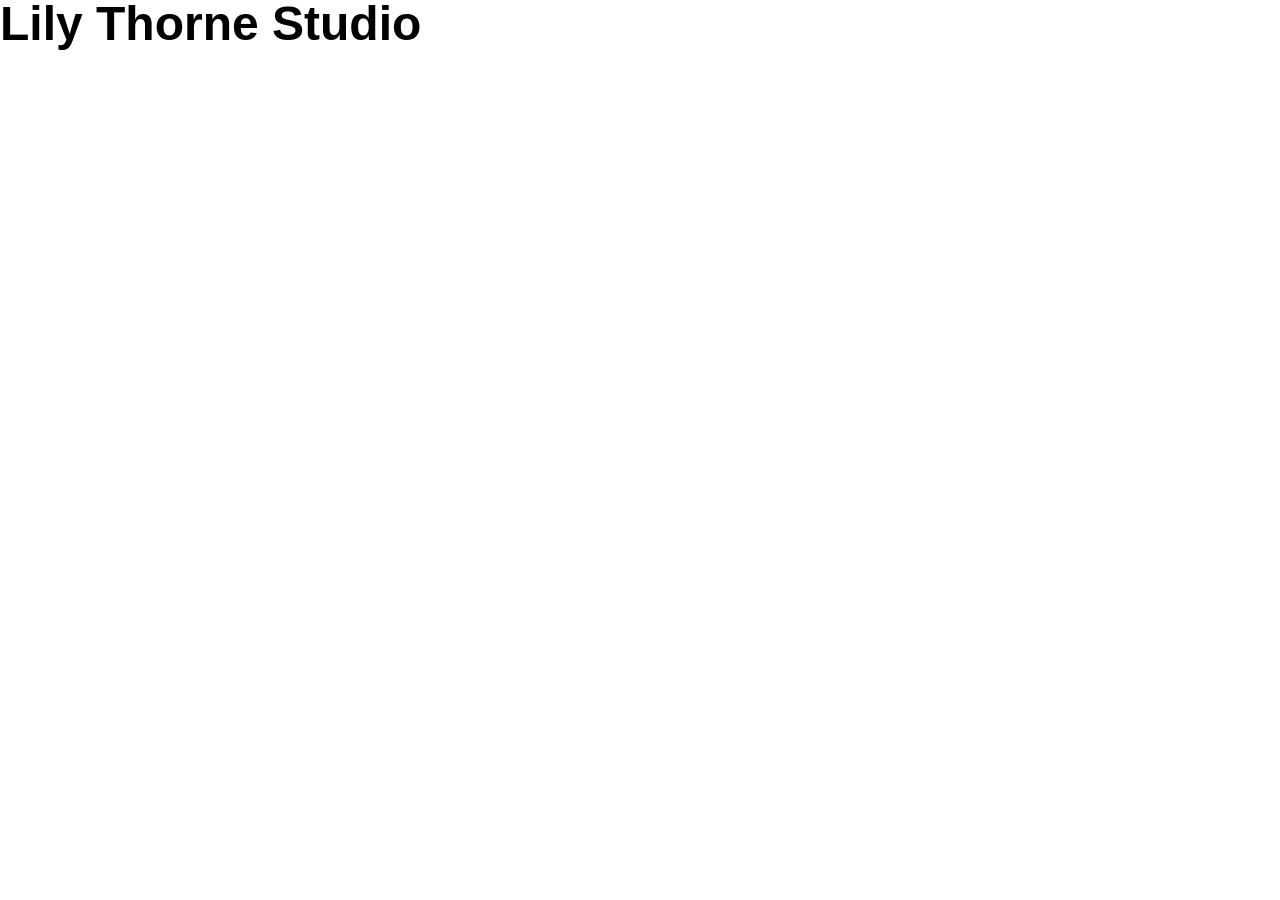
==== index.html @ e03b7cc0 "clean" ====
<!doctype html>
<html lang="en">

<head>
	<title>Lily Thorne Studio</title>
	<meta name="description" content="Woodworking and design studio in West Stockbridge, MA.">
	<meta name="keywords" content="woodworking, design, furniture, custom, handmade, West Stockbridge, Massachusetts, Berkshire">
	<meta name="author" content="Lily Thorne">
	<meta charset="utf-8" />
	<meta name="viewport" content="width=device-width, initial-scale=1.0" />
	<meta http-equiv="Content-Type" content="text/html; charset=utf-8" />
	<link rel="stylesheet" href="font.css" />
	<link rel="stylesheet" href="style.css" />
	<link rel="icon" href="/assets/favicon/favicon.ico" type="image/x-icon">

</head>

<body>
	<a href="#content" class="skip-to-main">Skip to main content</a>

	<nav>
		<ul>
			
		</ul>
	</nav>

	<header>
		<h1>
			Lily Thorne Studio
		</h1>
	</header>
</body>

</html>
---- style.css ----
:root {
	/* font */
	--sans: -apple-system, BlinkMacSystemFont, Helvetica, Arial, sans-serif;
	--serif: Iowan Old Style, Times New Roman, Times, serif;
	--mono: Menlo, Consolas, Monaco, monospace;

	/* z-index */
	--z-bottom: -100;
	--z-middle: 0;
	--z-top: 100;
	--z-overlay: 1000;

	--border-radius: 2px;
	--color-bg: #fff;
	--color-primary: #000;
	--color-fg: #000;
	
	/* "1" second duration */
	--1s: 1ms;
}

/* 1. Use a more-intuitive box-sizing model */
*, *::before, *::after {
  box-sizing: border-box;
}

/* 2. Remove default margin */
* {
  margin: 0;
}

/* 3. Enable keyword animations */
@media (prefers-reduced-motion: no-preference) {
  html {
    interpolate-size: allow-keywords;
  }
}

body {
  /* 4. Add accessible line-height */
  line-height: 1.5;
  /* 5. Improve text rendering */
  -webkit-font-smoothing: antialiased;
}

/* 6. Improve media defaults */
img, picture, video, canvas, svg {
  display: block;
	width: 100%;
  max-width: 100%;
}

/* 7. Inherit fonts for form controls */
input, button, textarea, select {
  font: inherit;
}

/* 8. Avoid text overflows */
p, h1, h2, h3, h4, h5, h6 {
  overflow-wrap: break-word;
}

/* 9. Improve line wrapping */
p {
  text-wrap: pretty;
}
h1, h2, h3, h4, h5, h6 {
  text-wrap: balance;
}

/*
  10. Create a root stacking context
*/
#root, #__next {
  isolation: isolate;
}


/* 11. Russell */

.skip-to-main {
	border: none;
	width: 1px;
	height: 1px;
	overflow: hidden;
	position: absolute;
}

.skip-to-main:focus {
	background-color: black;
	color: white;
	width: auto;
	height: auto;
	padding: 8px;
	z-index: 1000;
}

.sr-only {
	clip: rect(0 0 0 0);
	clip-path: inset(100%);
	height: 1px;
	overflow: hidden;
	position: absolute;
	white-space: nowrap; 
	width: 1px;
}

body {
	font-family: var(--sans);
	font-weight: 400;
	background: var(--color-bg);
	color: var(--color-fg);
}

p {
	font-size: 24px;
	line-height: 1.4;
	margin: 1rem auto;
}

h1, h2, h3, h4, h5, h6 {
}

h1 {
	font-size: 48px;
	line-height: 1;
}

h2 {
	font-size: 36px;
}

h3 {
	font-size: 28px;
}

h4 {
	font-size: 24px;
}

h5 {
	font-size: 22px;
}

h6 {
	font-size: 20px;
}

a {
	color: var(--color-primary);
}

section {
	max-width: 960px;
	margin: 0 auto;
	padding: 1rem;
}

section > p, section > h2, section > blockquote {
	max-width: 640px;
	margin: 1rem auto;
}
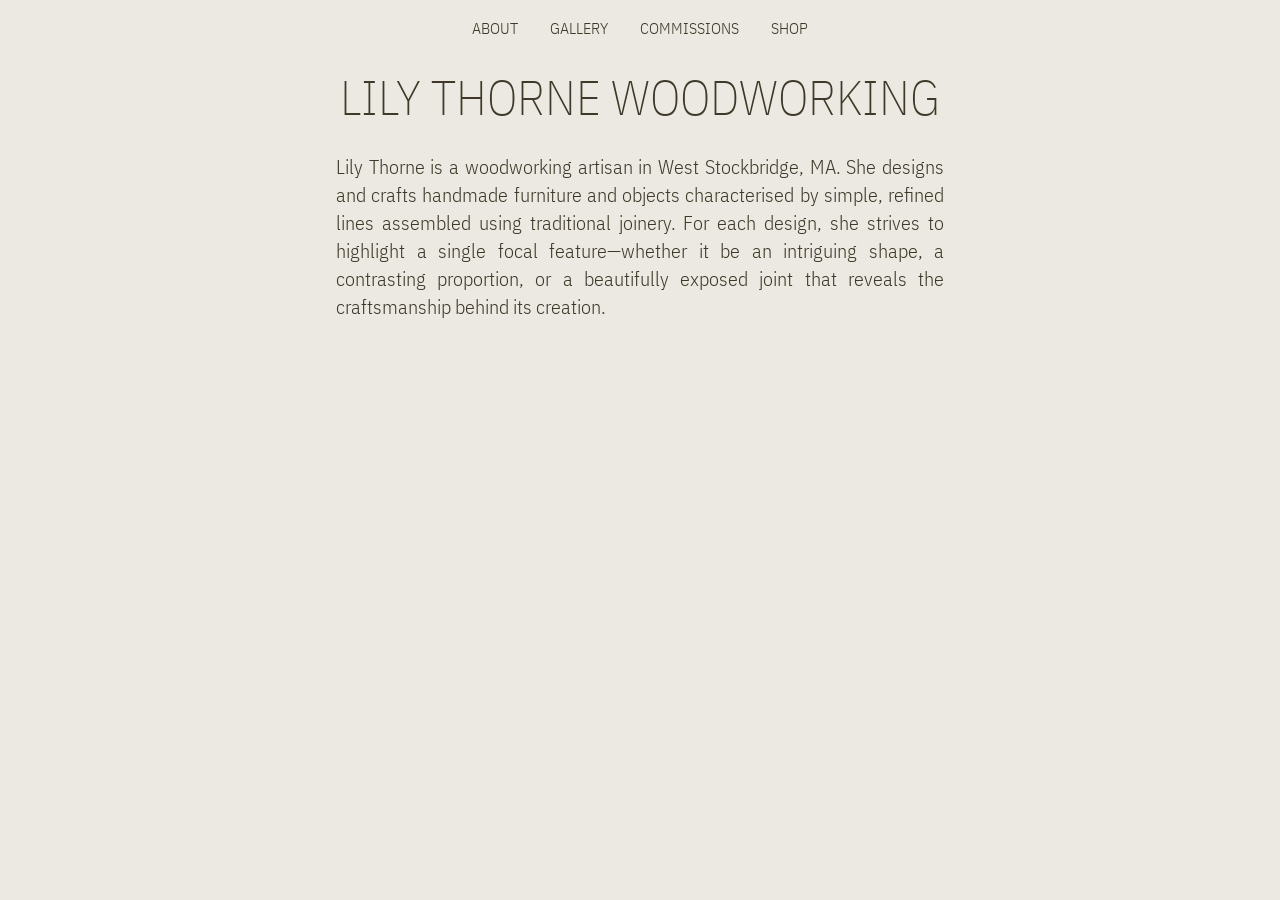
==== commit f83817cd: "dummy" ====
--- a/index.html
+++ b/index.html
@@ -20,15 +20,28 @@
 
 	<nav>
 		<ul>
-			
+			<li><a href="#about">About</a></li>
+			<li><a href="#gallery">Gallery</a></li>
+			<li><a href="#commissions">Commissions</a></li>
+			<li><a href="#shop">Shop</a></li>
 		</ul>
 	</nav>
 
 	<header>
 		<h1>
-			Lily Thorne Studio
+			Lily Thorne Woodworking
 		</h1>
 	</header>
+
+	<!-- <p>Lily Thorne is a woodworking artisan in West Stockbridge, MA.</p> -->
+
+	<section id="about">
+		
+		<p>
+			Lily Thorne is a woodworking artisan in West Stockbridge, MA. She designs and crafts handmade furniture and objects characterised by simple, refined lines assembled using traditional joinery. For each design, she strives to highlight a single focal feature—whether it be an intriguing shape, a contrasting
+			proportion, or a beautifully exposed joint that reveals the craftsmanship behind its creation.
+		</p>
+	</section>
 </body>
 
 </html>
--- a/font.css
+++ b/font.css
@@ -0,0 +1,271 @@
+/* ibm-plex-mono-100 - latin */
+@font-face {
+  font-display: swap; /* Check https://developer.mozilla.org/en-US/docs/Web/CSS/@font-face/font-display for other options. */
+  font-family: 'IBM Plex Mono';
+  font-style: normal;
+  font-weight: 100;
+  src: url('assets/fonts/ibm-plex-mono-v19-latin-100.woff2') format('woff2'); /* Chrome 36+, Opera 23+, Firefox 39+, Safari 12+, iOS 10+ */
+}
+/* ibm-plex-mono-200 - latin */
+@font-face {
+  font-display: swap; /* Check https://developer.mozilla.org/en-US/docs/Web/CSS/@font-face/font-display for other options. */
+  font-family: 'IBM Plex Mono';
+  font-style: normal;
+  font-weight: 200;
+  src: url('assets/fonts/ibm-plex-mono-v19-latin-200.woff2') format('woff2'); /* Chrome 36+, Opera 23+, Firefox 39+, Safari 12+, iOS 10+ */
+}
+/* ibm-plex-mono-300 - latin */
+@font-face {
+  font-display: swap; /* Check https://developer.mozilla.org/en-US/docs/Web/CSS/@font-face/font-display for other options. */
+  font-family: 'IBM Plex Mono';
+  font-style: normal;
+  font-weight: 300;
+  src: url('assets/fonts/ibm-plex-mono-v19-latin-300.woff2') format('woff2'); /* Chrome 36+, Opera 23+, Firefox 39+, Safari 12+, iOS 10+ */
+}
+/* ibm-plex-mono-regular - latin */
+@font-face {
+  font-display: swap; /* Check https://developer.mozilla.org/en-US/docs/Web/CSS/@font-face/font-display for other options. */
+  font-family: 'IBM Plex Mono';
+  font-style: normal;
+  font-weight: 400;
+  src: url('assets/fonts/ibm-plex-mono-v19-latin-regular.woff2') format('woff2'); /* Chrome 36+, Opera 23+, Firefox 39+, Safari 12+, iOS 10+ */
+}
+/* ibm-plex-mono-500 - latin */
+@font-face {
+  font-display: swap; /* Check https://developer.mozilla.org/en-US/docs/Web/CSS/@font-face/font-display for other options. */
+  font-family: 'IBM Plex Mono';
+  font-style: normal;
+  font-weight: 500;
+  src: url('assets/fonts/ibm-plex-mono-v19-latin-500.woff2') format('woff2'); /* Chrome 36+, Opera 23+, Firefox 39+, Safari 12+, iOS 10+ */
+}
+/* ibm-plex-mono-600 - latin */
+@font-face {
+  font-display: swap; /* Check https://developer.mozilla.org/en-US/docs/Web/CSS/@font-face/font-display for other options. */
+  font-family: 'IBM Plex Mono';
+  font-style: normal;
+  font-weight: 600;
+  src: url('assets/fonts/ibm-plex-mono-v19-latin-600.woff2') format('woff2'); /* Chrome 36+, Opera 23+, Firefox 39+, Safari 12+, iOS 10+ */
+}
+/* ibm-plex-mono-700 - latin */
+@font-face {
+  font-display: swap; /* Check https://developer.mozilla.org/en-US/docs/Web/CSS/@font-face/font-display for other options. */
+  font-family: 'IBM Plex Mono';
+  font-style: normal;
+  font-weight: 700;
+  src: url('assets/fonts/ibm-plex-mono-v19-latin-700.woff2') format('woff2'); /* Chrome 36+, Opera 23+, Firefox 39+, Safari 12+, iOS 10+ */
+}
+
+/* ibm-plex-sans-100 - latin */
+@font-face {
+  font-display: swap; /* Check https://developer.mozilla.org/en-US/docs/Web/CSS/@font-face/font-display for other options. */
+  font-family: 'IBM Plex Sans';
+  font-style: normal;
+  font-weight: 100;
+  src: url('assets/fonts/ibm-plex-sans-v21-latin-100.woff2') format('woff2'); /* Chrome 36+, Opera 23+, Firefox 39+, Safari 12+, iOS 10+ */
+}
+/* ibm-plex-sans-200 - latin */
+@font-face {
+  font-display: swap; /* Check https://developer.mozilla.org/en-US/docs/Web/CSS/@font-face/font-display for other options. */
+  font-family: 'IBM Plex Sans';
+  font-style: normal;
+  font-weight: 200;
+  src: url('assets/fonts/ibm-plex-sans-v21-latin-200.woff2') format('woff2'); /* Chrome 36+, Opera 23+, Firefox 39+, Safari 12+, iOS 10+ */
+}
+/* ibm-plex-sans-300 - latin */
+@font-face {
+  font-display: swap; /* Check https://developer.mozilla.org/en-US/docs/Web/CSS/@font-face/font-display for other options. */
+  font-family: 'IBM Plex Sans';
+  font-style: normal;
+  font-weight: 300;
+  src: url('assets/fonts/ibm-plex-sans-v21-latin-300.woff2') format('woff2'); /* Chrome 36+, Opera 23+, Firefox 39+, Safari 12+, iOS 10+ */
+}
+/* ibm-plex-sans-regular - latin */
+@font-face {
+  font-display: swap; /* Check https://developer.mozilla.org/en-US/docs/Web/CSS/@font-face/font-display for other options. */
+  font-family: 'IBM Plex Sans';
+  font-style: normal;
+  font-weight: 400;
+  src: url('assets/fonts/ibm-plex-sans-v21-latin-regular.woff2') format('woff2'); /* Chrome 36+, Opera 23+, Firefox 39+, Safari 12+, iOS 10+ */
+}
+/* ibm-plex-sans-500 - latin */
+@font-face {
+  font-display: swap; /* Check https://developer.mozilla.org/en-US/docs/Web/CSS/@font-face/font-display for other options. */
+  font-family: 'IBM Plex Sans';
+  font-style: normal;
+  font-weight: 500;
+  src: url('assets/fonts/ibm-plex-sans-v21-latin-500.woff2') format('woff2'); /* Chrome 36+, Opera 23+, Firefox 39+, Safari 12+, iOS 10+ */
+}
+/* ibm-plex-sans-600 - latin */
+@font-face {
+  font-display: swap; /* Check https://developer.mozilla.org/en-US/docs/Web/CSS/@font-face/font-display for other options. */
+  font-family: 'IBM Plex Sans';
+  font-style: normal;
+  font-weight: 600;
+  src: url('assets/fonts/ibm-plex-sans-v21-latin-600.woff2') format('woff2'); /* Chrome 36+, Opera 23+, Firefox 39+, Safari 12+, iOS 10+ */
+}
+/* ibm-plex-sans-700 - latin */
+@font-face {
+  font-display: swap; /* Check https://developer.mozilla.org/en-US/docs/Web/CSS/@font-face/font-display for other options. */
+  font-family: 'IBM Plex Sans';
+  font-style: normal;
+  font-weight: 700;
+  src: url('assets/fonts/ibm-plex-sans-v21-latin-700.woff2') format('woff2'); /* Chrome 36+, Opera 23+, Firefox 39+, Safari 12+, iOS 10+ */
+}
+
+
+/* ibm-plex-sans-condensed-100 - latin */
+@font-face {
+  font-display: swap; /* Check https://developer.mozilla.org/en-US/docs/Web/CSS/@font-face/font-display for other options. */
+  font-family: 'IBM Plex Sans Condensed';
+  font-style: normal;
+  font-weight: 100;
+  src: url('assets/fonts/ibm-plex-sans-condensed-v14-latin-100.woff2') format('woff2'); /* Chrome 36+, Opera 23+, Firefox 39+, Safari 12+, iOS 10+ */
+}
+/* ibm-plex-sans-condensed-200 - latin */
+@font-face {
+  font-display: swap; /* Check https://developer.mozilla.org/en-US/docs/Web/CSS/@font-face/font-display for other options. */
+  font-family: 'IBM Plex Sans Condensed';
+  font-style: normal;
+  font-weight: 200;
+  src: url('assets/fonts/ibm-plex-sans-condensed-v14-latin-200.woff2') format('woff2'); /* Chrome 36+, Opera 23+, Firefox 39+, Safari 12+, iOS 10+ */
+}
+/* ibm-plex-sans-condensed-300 - latin */
+@font-face {
+  font-display: swap; /* Check https://developer.mozilla.org/en-US/docs/Web/CSS/@font-face/font-display for other options. */
+  font-family: 'IBM Plex Sans Condensed';
+  font-style: normal;
+  font-weight: 300;
+  src: url('assets/fonts/ibm-plex-sans-condensed-v14-latin-300.woff2') format('woff2'); /* Chrome 36+, Opera 23+, Firefox 39+, Safari 12+, iOS 10+ */
+}
+/* ibm-plex-sans-condensed-regular - latin */
+@font-face {
+  font-display: swap; /* Check https://developer.mozilla.org/en-US/docs/Web/CSS/@font-face/font-display for other options. */
+  font-family: 'IBM Plex Sans Condensed';
+  font-style: normal;
+  font-weight: 400;
+  src: url('assets/fonts/ibm-plex-sans-condensed-v14-latin-regular.woff2') format('woff2'); /* Chrome 36+, Opera 23+, Firefox 39+, Safari 12+, iOS 10+ */
+}
+/* ibm-plex-sans-condensed-500 - latin */
+@font-face {
+  font-display: swap; /* Check https://developer.mozilla.org/en-US/docs/Web/CSS/@font-face/font-display for other options. */
+  font-family: 'IBM Plex Sans Condensed';
+  font-style: normal;
+  font-weight: 500;
+  src: url('assets/fonts/ibm-plex-sans-condensed-v14-latin-500.woff2') format('woff2'); /* Chrome 36+, Opera 23+, Firefox 39+, Safari 12+, iOS 10+ */
+}
+/* ibm-plex-sans-condensed-600 - latin */
+@font-face {
+  font-display: swap; /* Check https://developer.mozilla.org/en-US/docs/Web/CSS/@font-face/font-display for other options. */
+  font-family: 'IBM Plex Sans Condensed';
+  font-style: normal;
+  font-weight: 600;
+  src: url('assets/fonts/ibm-plex-sans-condensed-v14-latin-600.woff2') format('woff2'); /* Chrome 36+, Opera 23+, Firefox 39+, Safari 12+, iOS 10+ */
+}
+/* ibm-plex-sans-condensed-700 - latin */
+@font-face {
+  font-display: swap; /* Check https://developer.mozilla.org/en-US/docs/Web/CSS/@font-face/font-display for other options. */
+  font-family: 'IBM Plex Sans Condensed';
+  font-style: normal;
+  font-weight: 700;
+  src: url('assets/fonts/ibm-plex-sans-condensed-v14-latin-700.woff2') format('woff2'); /* Chrome 36+, Opera 23+, Firefox 39+, Safari 12+, iOS 10+ */
+}
+
+@font-face {
+  font-display: swap;
+  font-family: 'SF Mono';
+  font-style: normal;
+  font-weight: 200;
+  src: url('assets/fonts/sf-mono-light.woff2') format('woff2');
+}
+
+@font-face {
+  font-display: swap;
+  font-family: 'SF Mono';
+  font-style: normal;
+  font-weight: 400;
+  src: url('assets/fonts/sf-mono-regular.woff2') format('woff2');
+}
+
+
+
+/* courier-prime-regular - latin */
+@font-face {
+  font-display: swap; /* Check https://developer.mozilla.org/en-US/docs/Web/CSS/@font-face/font-display for other options. */
+  font-family: 'Courier Prime';
+  font-style: normal;
+  font-weight: 400;
+  src: url('assets/fonts/courier-prime-v9-latin-regular.woff2') format('woff2'); /* Chrome 36+, Opera 23+, Firefox 39+, Safari 12+, iOS 10+ */
+}
+/* courier-prime-700 - latin */
+@font-face {
+  font-display: swap; /* Check https://developer.mozilla.org/en-US/docs/Web/CSS/@font-face/font-display for other options. */
+  font-family: 'Courier Prime';
+  font-style: normal;
+  font-weight: 700;
+  src: url('assets/fonts/courier-prime-v9-latin-700.woff2') format('woff2'); /* Chrome 36+, Opera 23+, Firefox 39+, Safari 12+, iOS 10+ */
+}
+
+/* crimson-pro-200 - latin */
+@font-face {
+  font-display: swap; /* Check https://developer.mozilla.org/en-US/docs/Web/CSS/@font-face/font-display for other options. */
+  font-family: 'Crimson Pro';
+  font-style: normal;
+  font-weight: 200;
+  src: url('assets/fonts/crimson-pro-v24-latin-200.woff2') format('woff2'); /* Chrome 36+, Opera 23+, Firefox 39+, Safari 12+, iOS 10+ */
+}
+/* crimson-pro-300 - latin */
+@font-face {
+  font-display: swap; /* Check https://developer.mozilla.org/en-US/docs/Web/CSS/@font-face/font-display for other options. */
+  font-family: 'Crimson Pro';
+  font-style: normal;
+  font-weight: 300;
+  src: url('assets/fonts/crimson-pro-v24-latin-300.woff2') format('woff2'); /* Chrome 36+, Opera 23+, Firefox 39+, Safari 12+, iOS 10+ */
+}
+/* crimson-pro-regular - latin */
+@font-face {
+  font-display: swap; /* Check https://developer.mozilla.org/en-US/docs/Web/CSS/@font-face/font-display for other options. */
+  font-family: 'Crimson Pro';
+  font-style: normal;
+  font-weight: 400;
+  src: url('assets/fonts/crimson-pro-v24-latin-regular.woff2') format('woff2'); /* Chrome 36+, Opera 23+, Firefox 39+, Safari 12+, iOS 10+ */
+}
+/* crimson-pro-500 - latin */
+@font-face {
+  font-display: swap; /* Check https://developer.mozilla.org/en-US/docs/Web/CSS/@font-face/font-display for other options. */
+  font-family: 'Crimson Pro';
+  font-style: normal;
+  font-weight: 500;
+  src: url('assets/fonts/crimson-pro-v24-latin-500.woff2') format('woff2'); /* Chrome 36+, Opera 23+, Firefox 39+, Safari 12+, iOS 10+ */
+}
+/* crimson-pro-600 - latin */
+@font-face {
+  font-display: swap; /* Check https://developer.mozilla.org/en-US/docs/Web/CSS/@font-face/font-display for other options. */
+  font-family: 'Crimson Pro';
+  font-style: normal;
+  font-weight: 600;
+  src: url('assets/fonts/crimson-pro-v24-latin-600.woff2') format('woff2'); /* Chrome 36+, Opera 23+, Firefox 39+, Safari 12+, iOS 10+ */
+}
+/* crimson-pro-700 - latin */
+@font-face {
+  font-display: swap; /* Check https://developer.mozilla.org/en-US/docs/Web/CSS/@font-face/font-display for other options. */
+  font-family: 'Crimson Pro';
+  font-style: normal;
+  font-weight: 700;
+  src: url('assets/fonts/crimson-pro-v24-latin-700.woff2') format('woff2'); /* Chrome 36+, Opera 23+, Firefox 39+, Safari 12+, iOS 10+ */
+}
+/* crimson-pro-800 - latin */
+@font-face {
+  font-display: swap; /* Check https://developer.mozilla.org/en-US/docs/Web/CSS/@font-face/font-display for other options. */
+  font-family: 'Crimson Pro';
+  font-style: normal;
+  font-weight: 800;
+  src: url('assets/fonts/crimson-pro-v24-latin-800.woff2') format('woff2'); /* Chrome 36+, Opera 23+, Firefox 39+, Safari 12+, iOS 10+ */
+}
+/* crimson-pro-900 - latin */
+@font-face {
+  font-display: swap; /* Check https://developer.mozilla.org/en-US/docs/Web/CSS/@font-face/font-display for other options. */
+  font-family: 'Crimson Pro';
+  font-style: normal;
+  font-weight: 900;
+  src: url('assets/fonts/crimson-pro-v24-latin-900.woff2') format('woff2'); /* Chrome 36+, Opera 23+, Firefox 39+, Safari 12+, iOS 10+ */
+}
--- a/style.css
+++ b/style.css
@@ -1,9 +1,13 @@
 
 :root {
 	/* font */
-	--sans: -apple-system, BlinkMacSystemFont, Helvetica, Arial, sans-serif;
-	--serif: Iowan Old Style, Times New Roman, Times, serif;
-	--mono: Menlo, Consolas, Monaco, monospace;
+	--sans: "IBM Plex Sans Condensed", Iowan Old Style, Times New Roman, Times, serif;
+	
+	--serif: "Crimson Pro", Iowan Old Style, Times New Roman, Times, serif;
+	--serif: "IBM Plex Serif", Iowan Old Style, Times New Roman, Times, serif;
+
+	--mono: "Courier Prime", Menlo, Consolas, Monaco, monospace;
+	--mono: "IBM Plex Mono", Menlo, Consolas, Monaco, monospace;
 
 	/* z-index */
 	--z-bottom: -100;
@@ -12,9 +16,10 @@
 	--z-overlay: 1000;
 
 	--border-radius: 2px;
-	--color-bg: #fff;
-	--color-primary: #000;
-	--color-fg: #000;
+	--color-bg: #ebe9e2;
+	--color-primary: #3e3929;
+	--color-fg: #3e3929;
+	--col-width: 640px;
 	
 	/* "1" second duration */
 	--1s: 1ms;
@@ -108,22 +113,25 @@
 
 body {
 	font-family: var(--sans);
-	font-weight: 400;
+	font-weight: 300;
 	background: var(--color-bg);
 	color: var(--color-fg);
 }
 
 p {
-	font-size: 24px;
+	font-size: 20px;
 	line-height: 1.4;
 	margin: 1rem auto;
 }
 
 h1, h2, h3, h4, h5, h6 {
+	font-family: var(--sans);
+	text-transform: uppercase;
+	font-weight: 200;
 }
 
 h1 {
-	font-size: 48px;
+	font-size: clamp(24px, 7vw, 49px);
 	line-height: 1;
 }
 
@@ -152,12 +160,38 @@
 }
 
 section {
-	max-width: 960px;
+	max-width: var(--col-width);
 	margin: 0 auto;
-	padding: 1rem;
+	padding: 0 1rem;
 }
 
 section > p, section > h2, section > blockquote {
-	max-width: 640px;
 	margin: 1rem auto;
+	text-align: justify;
+}
+
+header {
+	padding: 1rem;
+	max-width: var(--col-width);
+	margin: 1rem auto;
+	text-align: center;
+}
+
+
+nav ul {
+	list-style-type: none;
+	padding: 0;
+	margin: 1rem auto;
+	display: flex;
+	justify-content: center;
+}
+
+li {
+	margin: 0 1rem;
+	text-transform: uppercase;
+}
+
+a {
+	text-decoration: none;
+	color: var(--color-primary);
 }
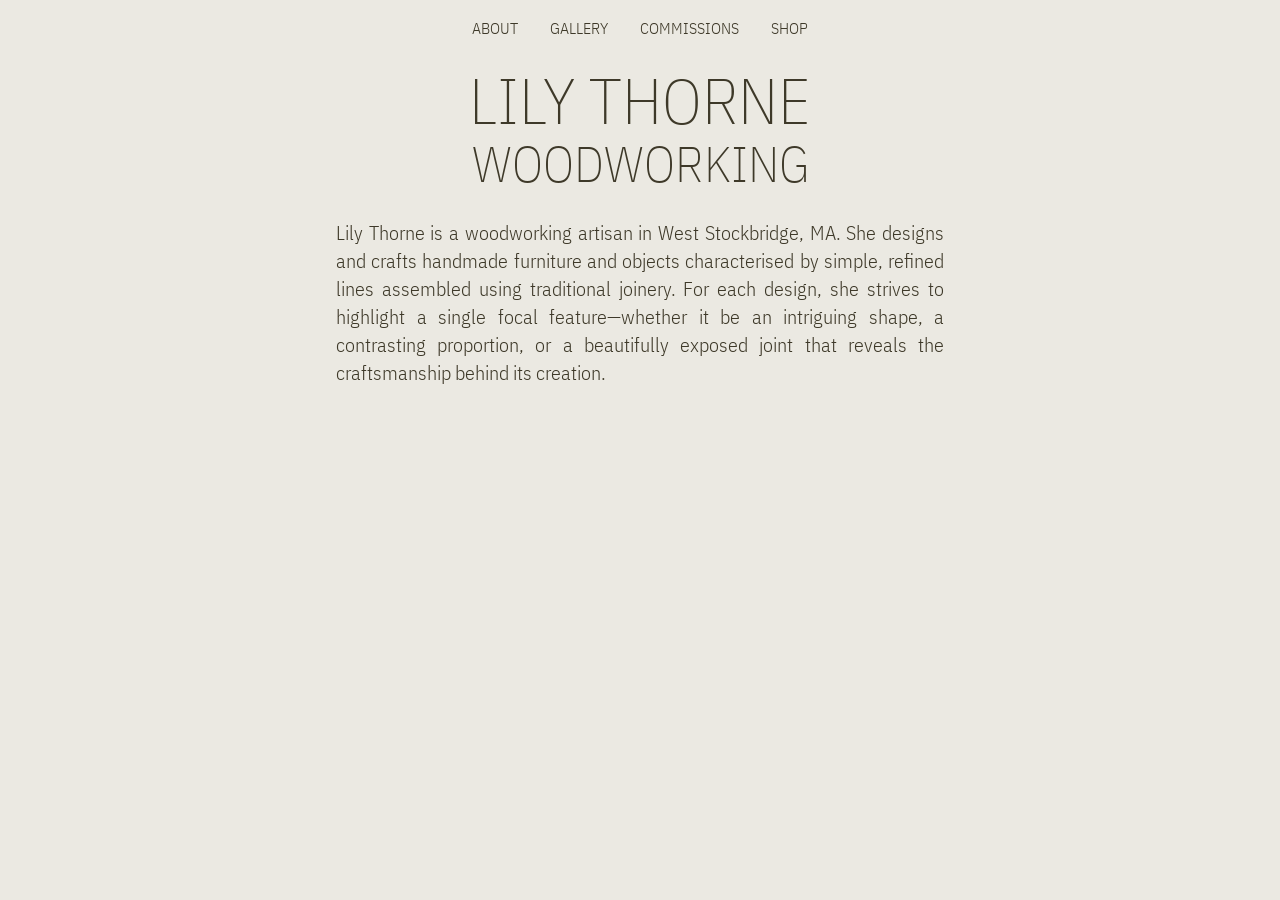
==== commit 0a1835ee: "mhm" ====
--- a/index.html
+++ b/index.html
@@ -29,7 +29,7 @@
 
 	<header>
 		<h1>
-			Lily Thorne Woodworking
+			<span>Lily Thorne</span> <br><span>Woodworking</span>
 		</h1>
 	</header>
 
--- a/style.css
+++ b/style.css
@@ -131,8 +131,12 @@
 }
 
 h1 {
-	font-size: clamp(24px, 7vw, 49px);
-	line-height: 1;
+	font-size: clamp(24px, 10vw, 64px);
+	line-height: 0.9;
+}
+
+h1 span:nth-of-type(2) {
+	font-size: 0.7825em;
 }
 
 h2 {
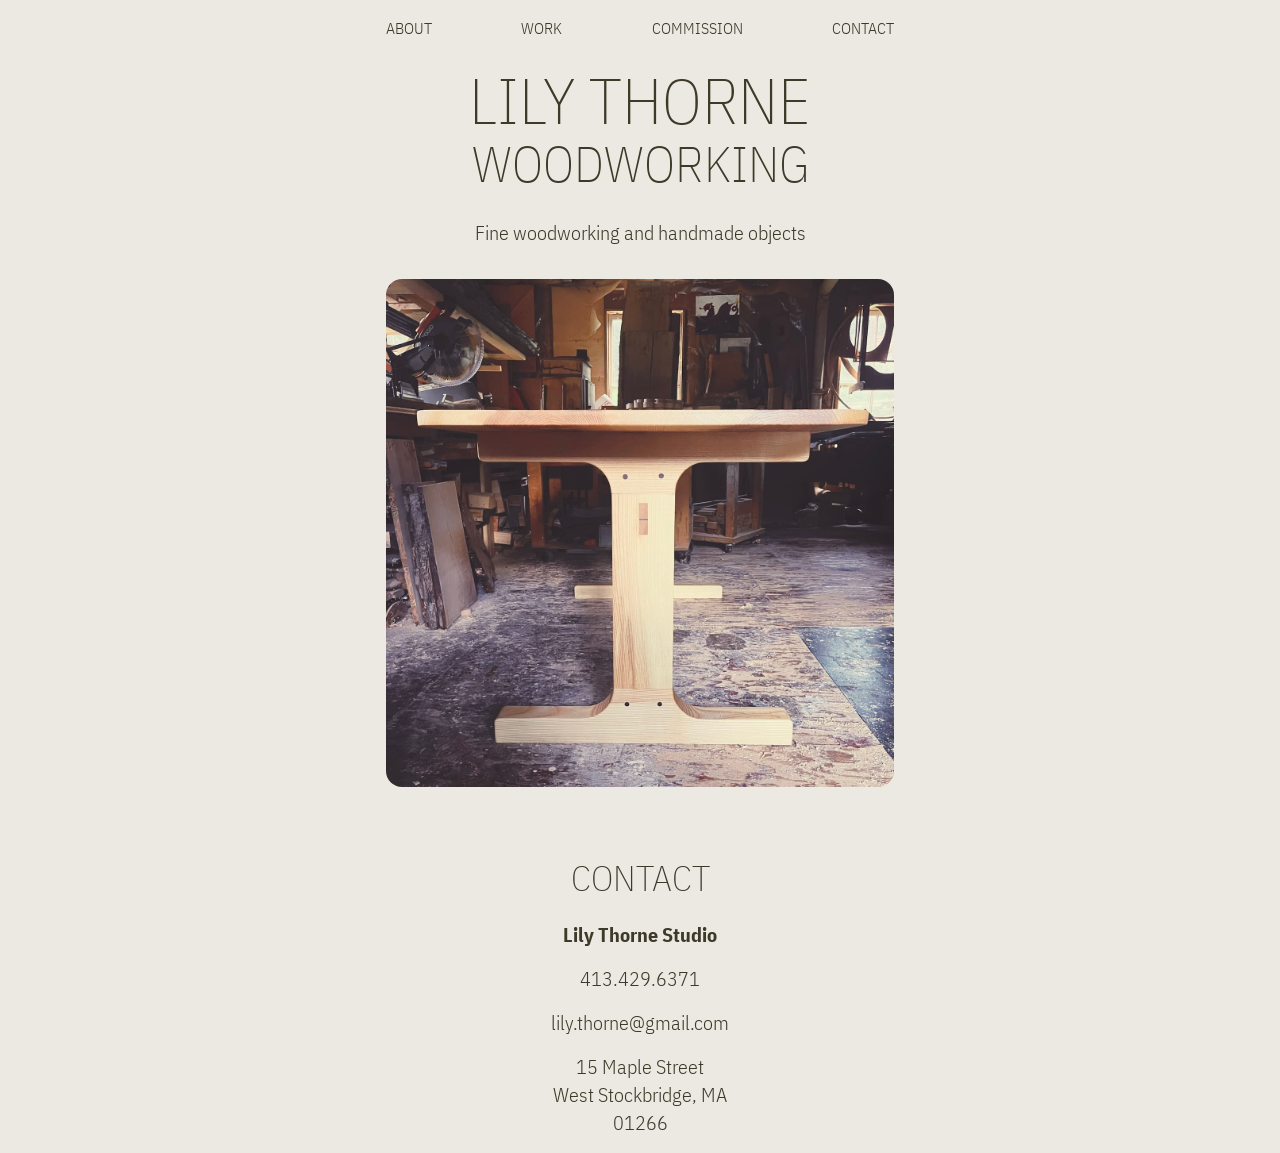
==== commit a26d12fc: "basics" ====
--- a/index.html
+++ b/index.html
@@ -21,9 +21,9 @@
 	<nav>
 		<ul>
 			<li><a href="#about">About</a></li>
-			<li><a href="#gallery">Gallery</a></li>
-			<li><a href="#commissions">Commissions</a></li>
-			<li><a href="#shop">Shop</a></li>
+			<li><a href="#gallery">Work</a></li>
+			<li><a href="#commission">Commission</a></li>
+			<li><a href="#contact">Contact</a></li>
 		</ul>
 	</nav>
 
@@ -35,11 +35,23 @@
 
 	<!-- <p>Lily Thorne is a woodworking artisan in West Stockbridge, MA.</p> -->
 
-	<section id="about">
-		
+	<section id="hero">
 		<p>
-			Lily Thorne is a woodworking artisan in West Stockbridge, MA. She designs and crafts handmade furniture and objects characterised by simple, refined lines assembled using traditional joinery. For each design, she strives to highlight a single focal feature—whether it be an intriguing shape, a contrasting
-			proportion, or a beautifully exposed joint that reveals the craftsmanship behind its creation.
+			Fine woodworking and handmade objects
+		</p>
+
+		<img src="assets/hero.jpg" alt="a table in the workshop" />
+	</section>
+
+	<section id="contact">
+		<h2>Contact</h2>
+		<p><strong>Lily Thorne Studio</strong></p>
+		<p>413.429.6371</p>
+		<p>lily.thorne@gmail.com</p>
+		<p>
+		15 Maple Street<br>
+		West Stockbridge, MA<br>
+		01266
 		</p>
 	</section>
 </body>
--- a/style.css
+++ b/style.css
@@ -17,9 +17,11 @@
 
 	--border-radius: 2px;
 	--color-bg: #ebe9e2;
-	--color-primary: #3e3929;
+	--color-primary: #bf6142;
+	--color-secondary: #2d6987;
+	--color-tertiary: #deae1f	;
 	--color-fg: #3e3929;
-	--col-width: 640px;
+	--col-width: 540px;
 	
 	/* "1" second duration */
 	--1s: 1ms;
@@ -136,7 +138,7 @@
 }
 
 h1 span:nth-of-type(2) {
-	font-size: 0.7825em;
+	font-size: 0.78em;
 }
 
 h2 {
@@ -187,15 +189,37 @@
 	padding: 0;
 	margin: 1rem auto;
 	display: flex;
-	justify-content: center;
-}
-
-li {
-	margin: 0 1rem;
+	justify-content: space-between;
+	max-width: var(--col-width);
+	padding: 0 1rem;
+}
+
+nav li {
 	text-transform: uppercase;
 }
 
 a {
 	text-decoration: none;
-	color: var(--color-primary);
+	color: var(--color-fg);
+}
+
+#hero p {
+	text-align: center;
+}
+
+#hero img {
+	margin: 2rem auto;
+	border-radius: 16px;
+}
+
+#contact {
+	margin-top: 4rem;
+}
+
+#contact h2 {
+	text-align: center;
+}
+
+#contact p {
+	text-align: center;
 }
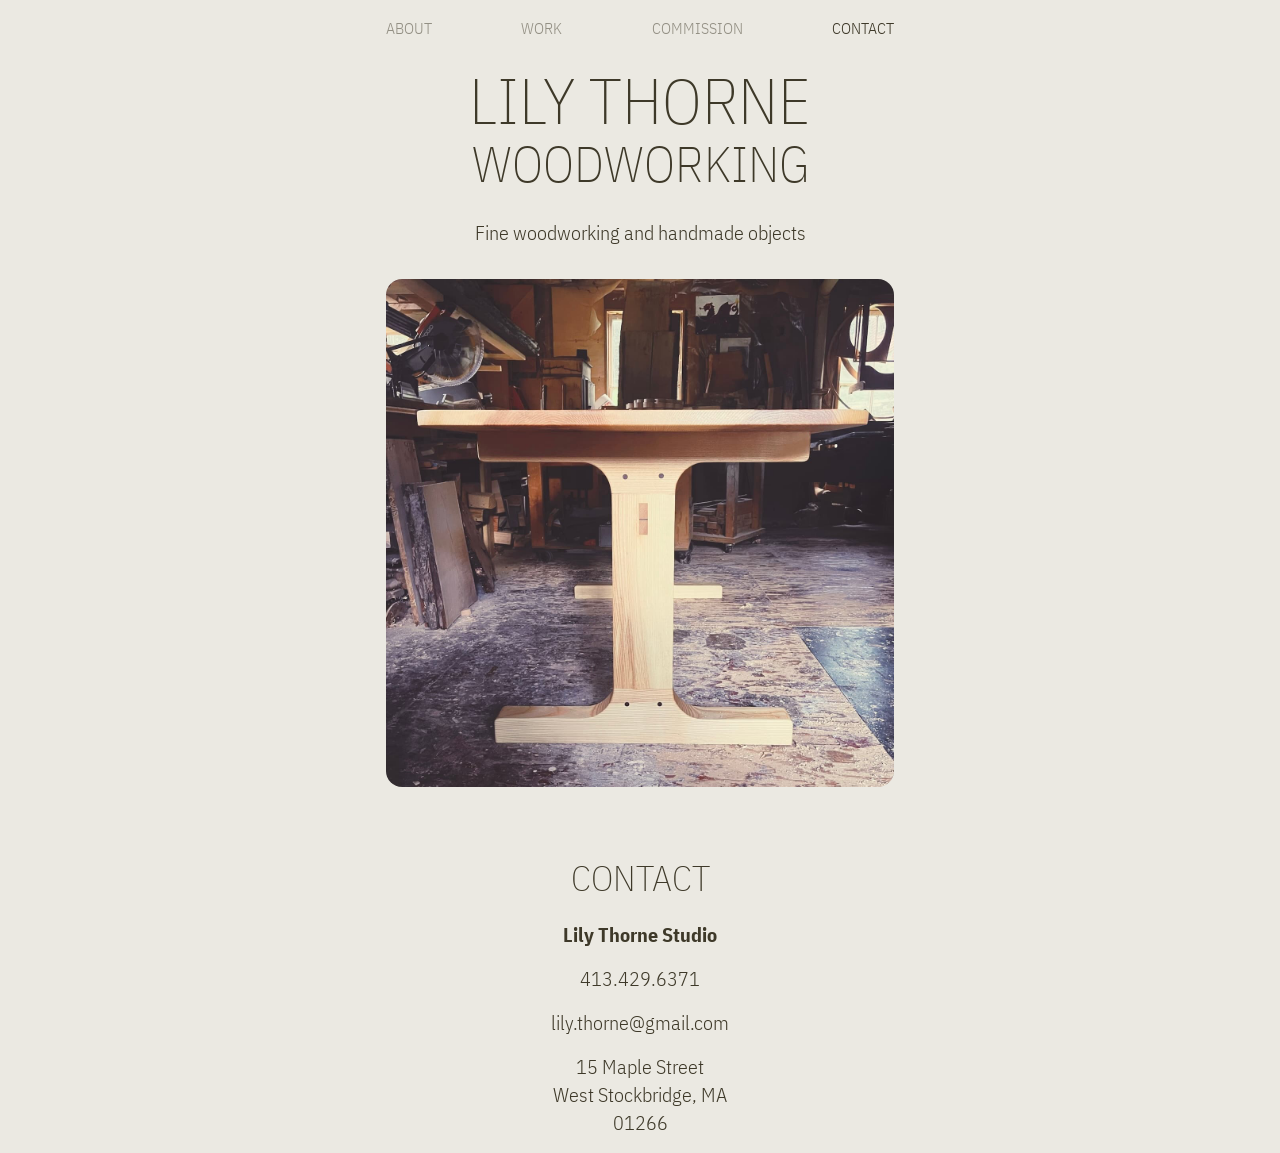
==== commit 327ea738: "disabled" ====
--- a/index.html
+++ b/index.html
@@ -20,9 +20,9 @@
 
 	<nav>
 		<ul>
-			<li><a href="#about">About</a></li>
-			<li><a href="#gallery">Work</a></li>
-			<li><a href="#commission">Commission</a></li>
+			<li><a class="disabled" href="#about">About</a></li>
+			<li><a class="disabled" href="#gallery">Work</a></li>
+			<li><a class="disabled" href="#commission">Commission</a></li>
 			<li><a href="#contact">Contact</a></li>
 		</ul>
 	</nav>
--- a/style.css
+++ b/style.css
@@ -198,6 +198,11 @@
 	text-transform: uppercase;
 }
 
+li .disabled {
+	pointer-events: none;
+	opacity: 0.5;
+}
+
 a {
 	text-decoration: none;
 	color: var(--color-fg);
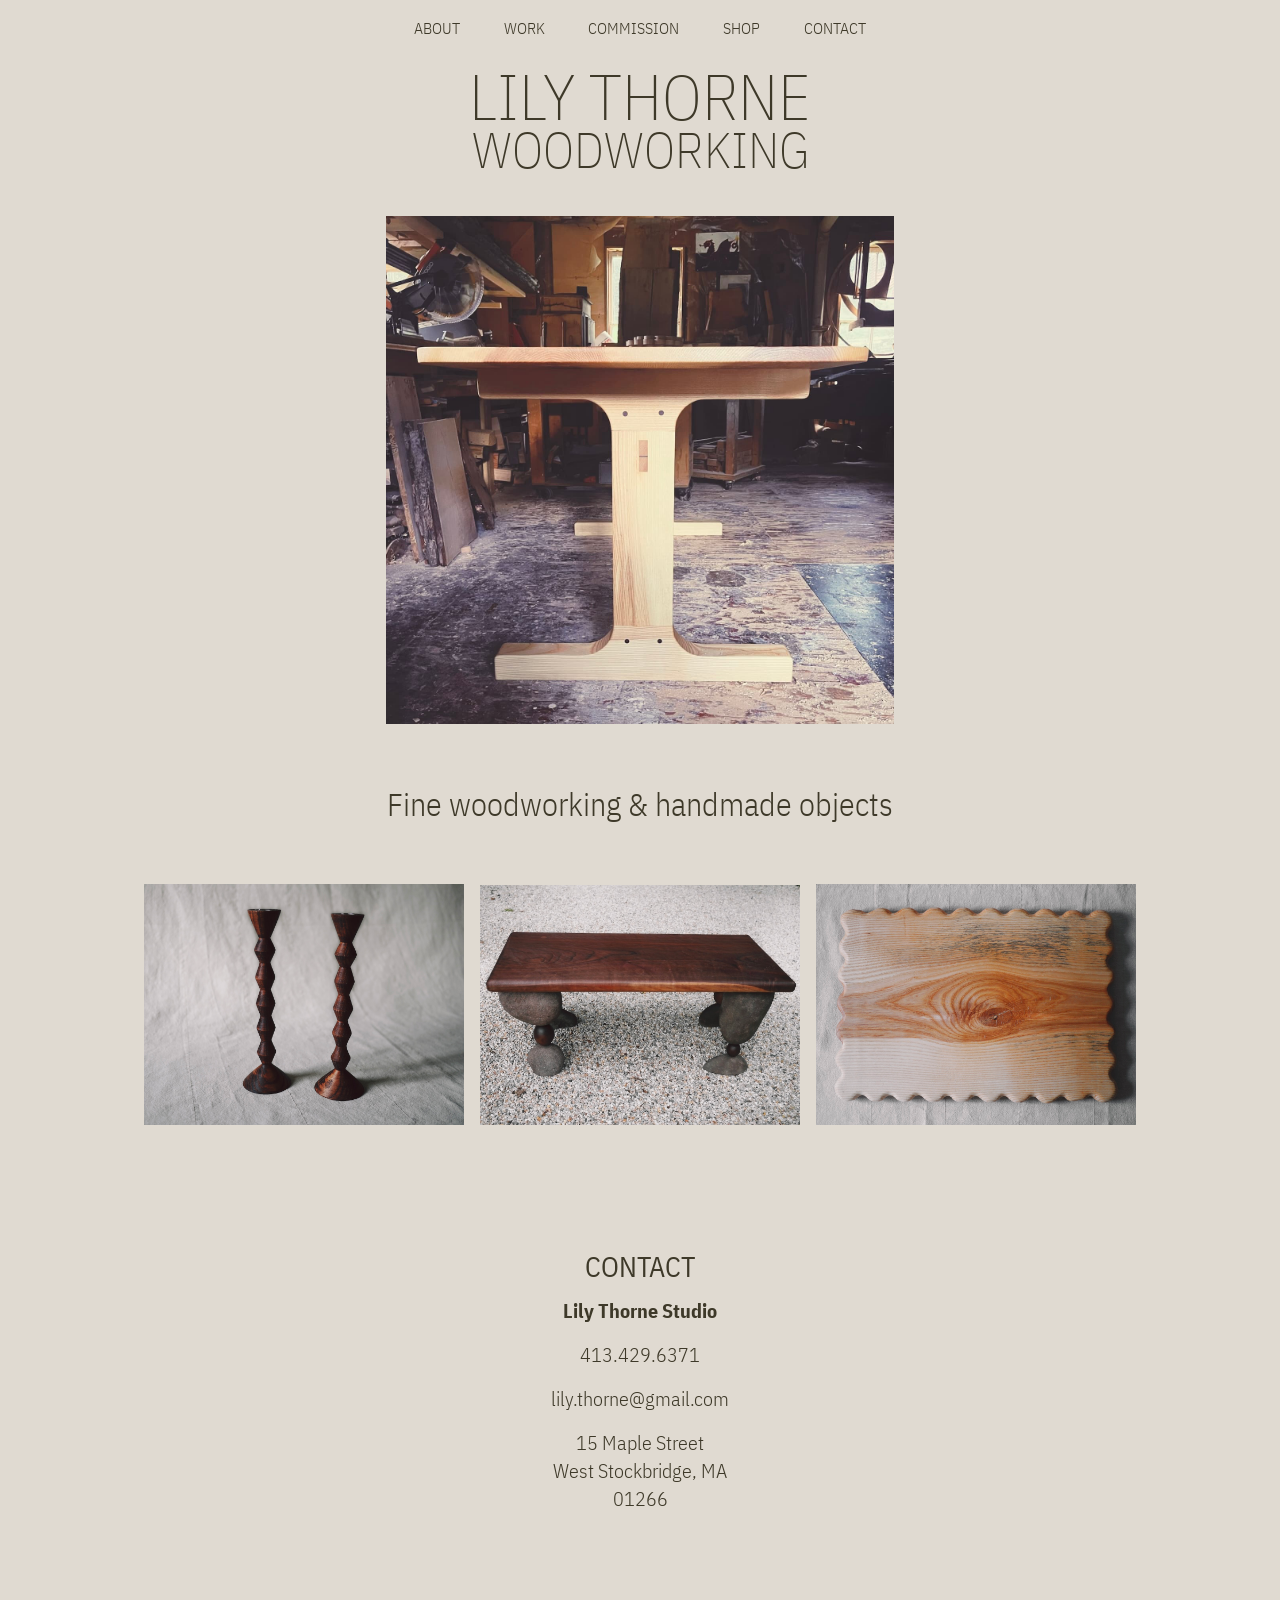
==== commit 21257ab9: "stuff" ====
--- a/index.html
+++ b/index.html
@@ -1,5 +1,5 @@
 <!doctype html>
-<html lang="en">
+<html lang="en" class="home">
 
 <head>
 	<title>Lily Thorne Studio</title>
@@ -18,33 +18,46 @@
 <body>
 	<a href="#content" class="skip-to-main">Skip to main content</a>
 
-	<nav>
-		<ul>
-			<li><a class="disabled" href="#about">About</a></li>
-			<li><a class="disabled" href="#gallery">Work</a></li>
-			<li><a class="disabled" href="#commission">Commission</a></li>
-			<li><a href="#contact">Contact</a></li>
-		</ul>
-	</nav>
+	<header>
+		<nav>
+			<ul>
+				<li><a href="/about">About</a></li>
+				<li><a href="/work">Work</a></li>
+				<li><a href="/commission">Commission</a></li>
+				<li><a href="/shop">Shop</a></li>
+				<li><a href="#contact">Contact</a></li>
+			</ul>
+		</nav>
 
-	<header>
 		<h1>
-			<span>Lily Thorne</span> <br><span>Woodworking</span>
+			<a href="/"><span>Lily Thorne</span> <br><span>Woodworking</span></a>
 		</h1>
 	</header>
 
 	<!-- <p>Lily Thorne is a woodworking artisan in West Stockbridge, MA.</p> -->
 
 	<section id="hero">
-		<p>
-			Fine woodworking and handmade objects
-		</p>
+		<img src="assets/hero.jpg" alt="a table in the workshop" />
+				<p>
+					Fine woodworking &amp; handmade objects
+				</p>
 
-		<img src="assets/hero.jpg" alt="a table in the workshop" />
+	</section>
+
+	<section id="feature">
+		<div>
+		<img src="assets/ash-stained-spools.jpg" alt="ash stained spools" />
+		</div>
+		<div>
+		<img src="assets/walnut-stone-table.jpg" alt="stone and wood coffee table" />
+		</div>
+		<div>
+		<img src="assets/lg-ash-rectangle-scallop.jpg" alt="scallop cutting board" />
+		</div>
 	</section>
 
 	<section id="contact">
-		<h2>Contact</h2>
+		<h3>Contact</h3>
 		<p><strong>Lily Thorne Studio</strong></p>
 		<p>413.429.6371</p>
 		<p>lily.thorne@gmail.com</p>
--- a/font.css
+++ b/font.css
@@ -1,126 +1,3 @@
-/* ibm-plex-mono-100 - latin */
-@font-face {
-  font-display: swap; /* Check https://developer.mozilla.org/en-US/docs/Web/CSS/@font-face/font-display for other options. */
-  font-family: 'IBM Plex Mono';
-  font-style: normal;
-  font-weight: 100;
-  src: url('assets/fonts/ibm-plex-mono-v19-latin-100.woff2') format('woff2'); /* Chrome 36+, Opera 23+, Firefox 39+, Safari 12+, iOS 10+ */
-}
-/* ibm-plex-mono-200 - latin */
-@font-face {
-  font-display: swap; /* Check https://developer.mozilla.org/en-US/docs/Web/CSS/@font-face/font-display for other options. */
-  font-family: 'IBM Plex Mono';
-  font-style: normal;
-  font-weight: 200;
-  src: url('assets/fonts/ibm-plex-mono-v19-latin-200.woff2') format('woff2'); /* Chrome 36+, Opera 23+, Firefox 39+, Safari 12+, iOS 10+ */
-}
-/* ibm-plex-mono-300 - latin */
-@font-face {
-  font-display: swap; /* Check https://developer.mozilla.org/en-US/docs/Web/CSS/@font-face/font-display for other options. */
-  font-family: 'IBM Plex Mono';
-  font-style: normal;
-  font-weight: 300;
-  src: url('assets/fonts/ibm-plex-mono-v19-latin-300.woff2') format('woff2'); /* Chrome 36+, Opera 23+, Firefox 39+, Safari 12+, iOS 10+ */
-}
-/* ibm-plex-mono-regular - latin */
-@font-face {
-  font-display: swap; /* Check https://developer.mozilla.org/en-US/docs/Web/CSS/@font-face/font-display for other options. */
-  font-family: 'IBM Plex Mono';
-  font-style: normal;
-  font-weight: 400;
-  src: url('assets/fonts/ibm-plex-mono-v19-latin-regular.woff2') format('woff2'); /* Chrome 36+, Opera 23+, Firefox 39+, Safari 12+, iOS 10+ */
-}
-/* ibm-plex-mono-500 - latin */
-@font-face {
-  font-display: swap; /* Check https://developer.mozilla.org/en-US/docs/Web/CSS/@font-face/font-display for other options. */
-  font-family: 'IBM Plex Mono';
-  font-style: normal;
-  font-weight: 500;
-  src: url('assets/fonts/ibm-plex-mono-v19-latin-500.woff2') format('woff2'); /* Chrome 36+, Opera 23+, Firefox 39+, Safari 12+, iOS 10+ */
-}
-/* ibm-plex-mono-600 - latin */
-@font-face {
-  font-display: swap; /* Check https://developer.mozilla.org/en-US/docs/Web/CSS/@font-face/font-display for other options. */
-  font-family: 'IBM Plex Mono';
-  font-style: normal;
-  font-weight: 600;
-  src: url('assets/fonts/ibm-plex-mono-v19-latin-600.woff2') format('woff2'); /* Chrome 36+, Opera 23+, Firefox 39+, Safari 12+, iOS 10+ */
-}
-/* ibm-plex-mono-700 - latin */
-@font-face {
-  font-display: swap; /* Check https://developer.mozilla.org/en-US/docs/Web/CSS/@font-face/font-display for other options. */
-  font-family: 'IBM Plex Mono';
-  font-style: normal;
-  font-weight: 700;
-  src: url('assets/fonts/ibm-plex-mono-v19-latin-700.woff2') format('woff2'); /* Chrome 36+, Opera 23+, Firefox 39+, Safari 12+, iOS 10+ */
-}
-
-/* ibm-plex-sans-100 - latin */
-@font-face {
-  font-display: swap; /* Check https://developer.mozilla.org/en-US/docs/Web/CSS/@font-face/font-display for other options. */
-  font-family: 'IBM Plex Sans';
-  font-style: normal;
-  font-weight: 100;
-  src: url('assets/fonts/ibm-plex-sans-v21-latin-100.woff2') format('woff2'); /* Chrome 36+, Opera 23+, Firefox 39+, Safari 12+, iOS 10+ */
-}
-/* ibm-plex-sans-200 - latin */
-@font-face {
-  font-display: swap; /* Check https://developer.mozilla.org/en-US/docs/Web/CSS/@font-face/font-display for other options. */
-  font-family: 'IBM Plex Sans';
-  font-style: normal;
-  font-weight: 200;
-  src: url('assets/fonts/ibm-plex-sans-v21-latin-200.woff2') format('woff2'); /* Chrome 36+, Opera 23+, Firefox 39+, Safari 12+, iOS 10+ */
-}
-/* ibm-plex-sans-300 - latin */
-@font-face {
-  font-display: swap; /* Check https://developer.mozilla.org/en-US/docs/Web/CSS/@font-face/font-display for other options. */
-  font-family: 'IBM Plex Sans';
-  font-style: normal;
-  font-weight: 300;
-  src: url('assets/fonts/ibm-plex-sans-v21-latin-300.woff2') format('woff2'); /* Chrome 36+, Opera 23+, Firefox 39+, Safari 12+, iOS 10+ */
-}
-/* ibm-plex-sans-regular - latin */
-@font-face {
-  font-display: swap; /* Check https://developer.mozilla.org/en-US/docs/Web/CSS/@font-face/font-display for other options. */
-  font-family: 'IBM Plex Sans';
-  font-style: normal;
-  font-weight: 400;
-  src: url('assets/fonts/ibm-plex-sans-v21-latin-regular.woff2') format('woff2'); /* Chrome 36+, Opera 23+, Firefox 39+, Safari 12+, iOS 10+ */
-}
-/* ibm-plex-sans-500 - latin */
-@font-face {
-  font-display: swap; /* Check https://developer.mozilla.org/en-US/docs/Web/CSS/@font-face/font-display for other options. */
-  font-family: 'IBM Plex Sans';
-  font-style: normal;
-  font-weight: 500;
-  src: url('assets/fonts/ibm-plex-sans-v21-latin-500.woff2') format('woff2'); /* Chrome 36+, Opera 23+, Firefox 39+, Safari 12+, iOS 10+ */
-}
-/* ibm-plex-sans-600 - latin */
-@font-face {
-  font-display: swap; /* Check https://developer.mozilla.org/en-US/docs/Web/CSS/@font-face/font-display for other options. */
-  font-family: 'IBM Plex Sans';
-  font-style: normal;
-  font-weight: 600;
-  src: url('assets/fonts/ibm-plex-sans-v21-latin-600.woff2') format('woff2'); /* Chrome 36+, Opera 23+, Firefox 39+, Safari 12+, iOS 10+ */
-}
-/* ibm-plex-sans-700 - latin */
-@font-face {
-  font-display: swap; /* Check https://developer.mozilla.org/en-US/docs/Web/CSS/@font-face/font-display for other options. */
-  font-family: 'IBM Plex Sans';
-  font-style: normal;
-  font-weight: 700;
-  src: url('assets/fonts/ibm-plex-sans-v21-latin-700.woff2') format('woff2'); /* Chrome 36+, Opera 23+, Firefox 39+, Safari 12+, iOS 10+ */
-}
-
-
-/* ibm-plex-sans-condensed-100 - latin */
-@font-face {
-  font-display: swap; /* Check https://developer.mozilla.org/en-US/docs/Web/CSS/@font-face/font-display for other options. */
-  font-family: 'IBM Plex Sans Condensed';
-  font-style: normal;
-  font-weight: 100;
-  src: url('assets/fonts/ibm-plex-sans-condensed-v14-latin-100.woff2') format('woff2'); /* Chrome 36+, Opera 23+, Firefox 39+, Safari 12+, iOS 10+ */
-}
 /* ibm-plex-sans-condensed-200 - latin */
 @font-face {
   font-display: swap; /* Check https://developer.mozilla.org/en-US/docs/Web/CSS/@font-face/font-display for other options. */
@@ -169,103 +46,3 @@
   font-weight: 700;
   src: url('assets/fonts/ibm-plex-sans-condensed-v14-latin-700.woff2') format('woff2'); /* Chrome 36+, Opera 23+, Firefox 39+, Safari 12+, iOS 10+ */
 }
-
-@font-face {
-  font-display: swap;
-  font-family: 'SF Mono';
-  font-style: normal;
-  font-weight: 200;
-  src: url('assets/fonts/sf-mono-light.woff2') format('woff2');
-}
-
-@font-face {
-  font-display: swap;
-  font-family: 'SF Mono';
-  font-style: normal;
-  font-weight: 400;
-  src: url('assets/fonts/sf-mono-regular.woff2') format('woff2');
-}
-
-
-
-/* courier-prime-regular - latin */
-@font-face {
-  font-display: swap; /* Check https://developer.mozilla.org/en-US/docs/Web/CSS/@font-face/font-display for other options. */
-  font-family: 'Courier Prime';
-  font-style: normal;
-  font-weight: 400;
-  src: url('assets/fonts/courier-prime-v9-latin-regular.woff2') format('woff2'); /* Chrome 36+, Opera 23+, Firefox 39+, Safari 12+, iOS 10+ */
-}
-/* courier-prime-700 - latin */
-@font-face {
-  font-display: swap; /* Check https://developer.mozilla.org/en-US/docs/Web/CSS/@font-face/font-display for other options. */
-  font-family: 'Courier Prime';
-  font-style: normal;
-  font-weight: 700;
-  src: url('assets/fonts/courier-prime-v9-latin-700.woff2') format('woff2'); /* Chrome 36+, Opera 23+, Firefox 39+, Safari 12+, iOS 10+ */
-}
-
-/* crimson-pro-200 - latin */
-@font-face {
-  font-display: swap; /* Check https://developer.mozilla.org/en-US/docs/Web/CSS/@font-face/font-display for other options. */
-  font-family: 'Crimson Pro';
-  font-style: normal;
-  font-weight: 200;
-  src: url('assets/fonts/crimson-pro-v24-latin-200.woff2') format('woff2'); /* Chrome 36+, Opera 23+, Firefox 39+, Safari 12+, iOS 10+ */
-}
-/* crimson-pro-300 - latin */
-@font-face {
-  font-display: swap; /* Check https://developer.mozilla.org/en-US/docs/Web/CSS/@font-face/font-display for other options. */
-  font-family: 'Crimson Pro';
-  font-style: normal;
-  font-weight: 300;
-  src: url('assets/fonts/crimson-pro-v24-latin-300.woff2') format('woff2'); /* Chrome 36+, Opera 23+, Firefox 39+, Safari 12+, iOS 10+ */
-}
-/* crimson-pro-regular - latin */
-@font-face {
-  font-display: swap; /* Check https://developer.mozilla.org/en-US/docs/Web/CSS/@font-face/font-display for other options. */
-  font-family: 'Crimson Pro';
-  font-style: normal;
-  font-weight: 400;
-  src: url('assets/fonts/crimson-pro-v24-latin-regular.woff2') format('woff2'); /* Chrome 36+, Opera 23+, Firefox 39+, Safari 12+, iOS 10+ */
-}
-/* crimson-pro-500 - latin */
-@font-face {
-  font-display: swap; /* Check https://developer.mozilla.org/en-US/docs/Web/CSS/@font-face/font-display for other options. */
-  font-family: 'Crimson Pro';
-  font-style: normal;
-  font-weight: 500;
-  src: url('assets/fonts/crimson-pro-v24-latin-500.woff2') format('woff2'); /* Chrome 36+, Opera 23+, Firefox 39+, Safari 12+, iOS 10+ */
-}
-/* crimson-pro-600 - latin */
-@font-face {
-  font-display: swap; /* Check https://developer.mozilla.org/en-US/docs/Web/CSS/@font-face/font-display for other options. */
-  font-family: 'Crimson Pro';
-  font-style: normal;
-  font-weight: 600;
-  src: url('assets/fonts/crimson-pro-v24-latin-600.woff2') format('woff2'); /* Chrome 36+, Opera 23+, Firefox 39+, Safari 12+, iOS 10+ */
-}
-/* crimson-pro-700 - latin */
-@font-face {
-  font-display: swap; /* Check https://developer.mozilla.org/en-US/docs/Web/CSS/@font-face/font-display for other options. */
-  font-family: 'Crimson Pro';
-  font-style: normal;
-  font-weight: 700;
-  src: url('assets/fonts/crimson-pro-v24-latin-700.woff2') format('woff2'); /* Chrome 36+, Opera 23+, Firefox 39+, Safari 12+, iOS 10+ */
-}
-/* crimson-pro-800 - latin */
-@font-face {
-  font-display: swap; /* Check https://developer.mozilla.org/en-US/docs/Web/CSS/@font-face/font-display for other options. */
-  font-family: 'Crimson Pro';
-  font-style: normal;
-  font-weight: 800;
-  src: url('assets/fonts/crimson-pro-v24-latin-800.woff2') format('woff2'); /* Chrome 36+, Opera 23+, Firefox 39+, Safari 12+, iOS 10+ */
-}
-/* crimson-pro-900 - latin */
-@font-face {
-  font-display: swap; /* Check https://developer.mozilla.org/en-US/docs/Web/CSS/@font-face/font-display for other options. */
-  font-family: 'Crimson Pro';
-  font-style: normal;
-  font-weight: 900;
-  src: url('assets/fonts/crimson-pro-v24-latin-900.woff2') format('woff2'); /* Chrome 36+, Opera 23+, Firefox 39+, Safari 12+, iOS 10+ */
-}
--- a/style.css
+++ b/style.css
@@ -3,10 +3,10 @@
 	/* font */
 	--sans: "IBM Plex Sans Condensed", Iowan Old Style, Times New Roman, Times, serif;
 	
-	--serif: "Crimson Pro", Iowan Old Style, Times New Roman, Times, serif;
+	/* --serif: "Crimson Pro", Iowan Old Style, Times New Roman, Times, serif; */
 	--serif: "IBM Plex Serif", Iowan Old Style, Times New Roman, Times, serif;
 
-	--mono: "Courier Prime", Menlo, Consolas, Monaco, monospace;
+	/* --mono: "Courier Prime", Menlo, Consolas, Monaco, monospace; */
 	--mono: "IBM Plex Mono", Menlo, Consolas, Monaco, monospace;
 
 	/* z-index */
@@ -16,8 +16,8 @@
 	--z-overlay: 1000;
 
 	--border-radius: 2px;
-	--color-bg: #ebe9e2;
-	--color-primary: #bf6142;
+	--color-bg: #e0dad1;
+	--color-primary: #464139;
 	--color-secondary: #2d6987;
 	--color-tertiary: #deae1f	;
 	--color-fg: #3e3929;
@@ -133,20 +133,35 @@
 }
 
 h1 {
-	font-size: clamp(24px, 10vw, 64px);
-	line-height: 0.9;
+	line-height: 0.75;
+	font-weight: 200;
+	margin: 1rem auto;
+	font-size: 28px;
+	background: var(--color-fg);
+	display: inline-block;
+	padding: 8px;
 }
 
 h1 span:nth-of-type(2) {
 	font-size: 0.78em;
 }
 
+h1 a {
+	color: var(--color-bg);
+}
+
 h2 {
-	font-size: 36px;
+	font-size: 42px;
+	text-align: center;
+	font-weight: 400;
+	line-height: 1;
 }
 
 h3 {
 	font-size: 28px;
+	text-align: center;
+	font-weight: 400;
+	line-height: 1;
 }
 
 h4 {
@@ -173,25 +188,21 @@
 
 section > p, section > h2, section > blockquote {
 	margin: 1rem auto;
-	text-align: justify;
 }
 
 header {
-	padding: 1rem;
 	max-width: var(--col-width);
-	margin: 1rem auto;
-	text-align: center;
-}
-
+	margin: 0 auto;
+	text-align: center;
+}
 
 nav ul {
 	list-style-type: none;
 	padding: 0;
 	margin: 1rem auto;
 	display: flex;
-	justify-content: space-between;
+	justify-content: space-evenly;
 	max-width: var(--col-width);
-	padding: 0 1rem;
 }
 
 nav li {
@@ -208,17 +219,57 @@
 	color: var(--color-fg);
 }
 
-#hero p {
-	text-align: center;
-}
-
-#hero img {
+
+/* HOME */
+.home h1 {
+	font-size: clamp(24px, 10vw, 64px);
+	font-weight: 200;
+	padding: 1rem 0;
+	background: none;
+	display: block;
+}
+.home h1 a {
+	color: var(--color-fg);
+}
+
+
+.home #hero img {
 	margin: 2rem auto;
+}
+
+
+.home #hero p {
+	text-align: center;
+	margin: 4rem auto;
+	font-size: 32px;
+	line-height: 1;
+}
+
+.home #hero img {
+	/* border-radius: 16px; */
+}
+
+
+.home #feature {
+	display: flex;
+	justify-content: center;
+	width: 100%;
+	max-width: 1024px;
+	gap: 1rem;
+	margin: 4rem auto;
+}
+
+.home #feature div {
+	padding: 0;
+	display: flex;
+	justify-content: center;
+	align-items: center;
 	border-radius: 16px;
 }
 
+/* contact */
 #contact {
-	margin-top: 4rem;
+	margin: 8rem auto;
 }
 
 #contact h2 {
@@ -227,4 +278,37 @@
 
 #contact p {
 	text-align: center;
-}+}
+
+/* sub page */
+.subpage #feature {
+	display: flex;
+	flex-wrap: wrap;
+	justify-content: flex-start;
+	width: 100%;
+	max-width: 1024px;
+	margin: 4rem auto;
+}
+
+/* sub page */
+
+.subpage header {
+	margin-bottom: 1rem;
+}
+
+.subpage #feature div {
+	width: 25%;
+	padding: 8px;
+}
+
+@media (max-width: 1080px) {
+	.subpage #feature div {
+		width: 33.33%;
+	}
+}
+
+@media (max-width: 640px) {
+	.subpage #feature div {
+		width: 50%;
+	}
+}
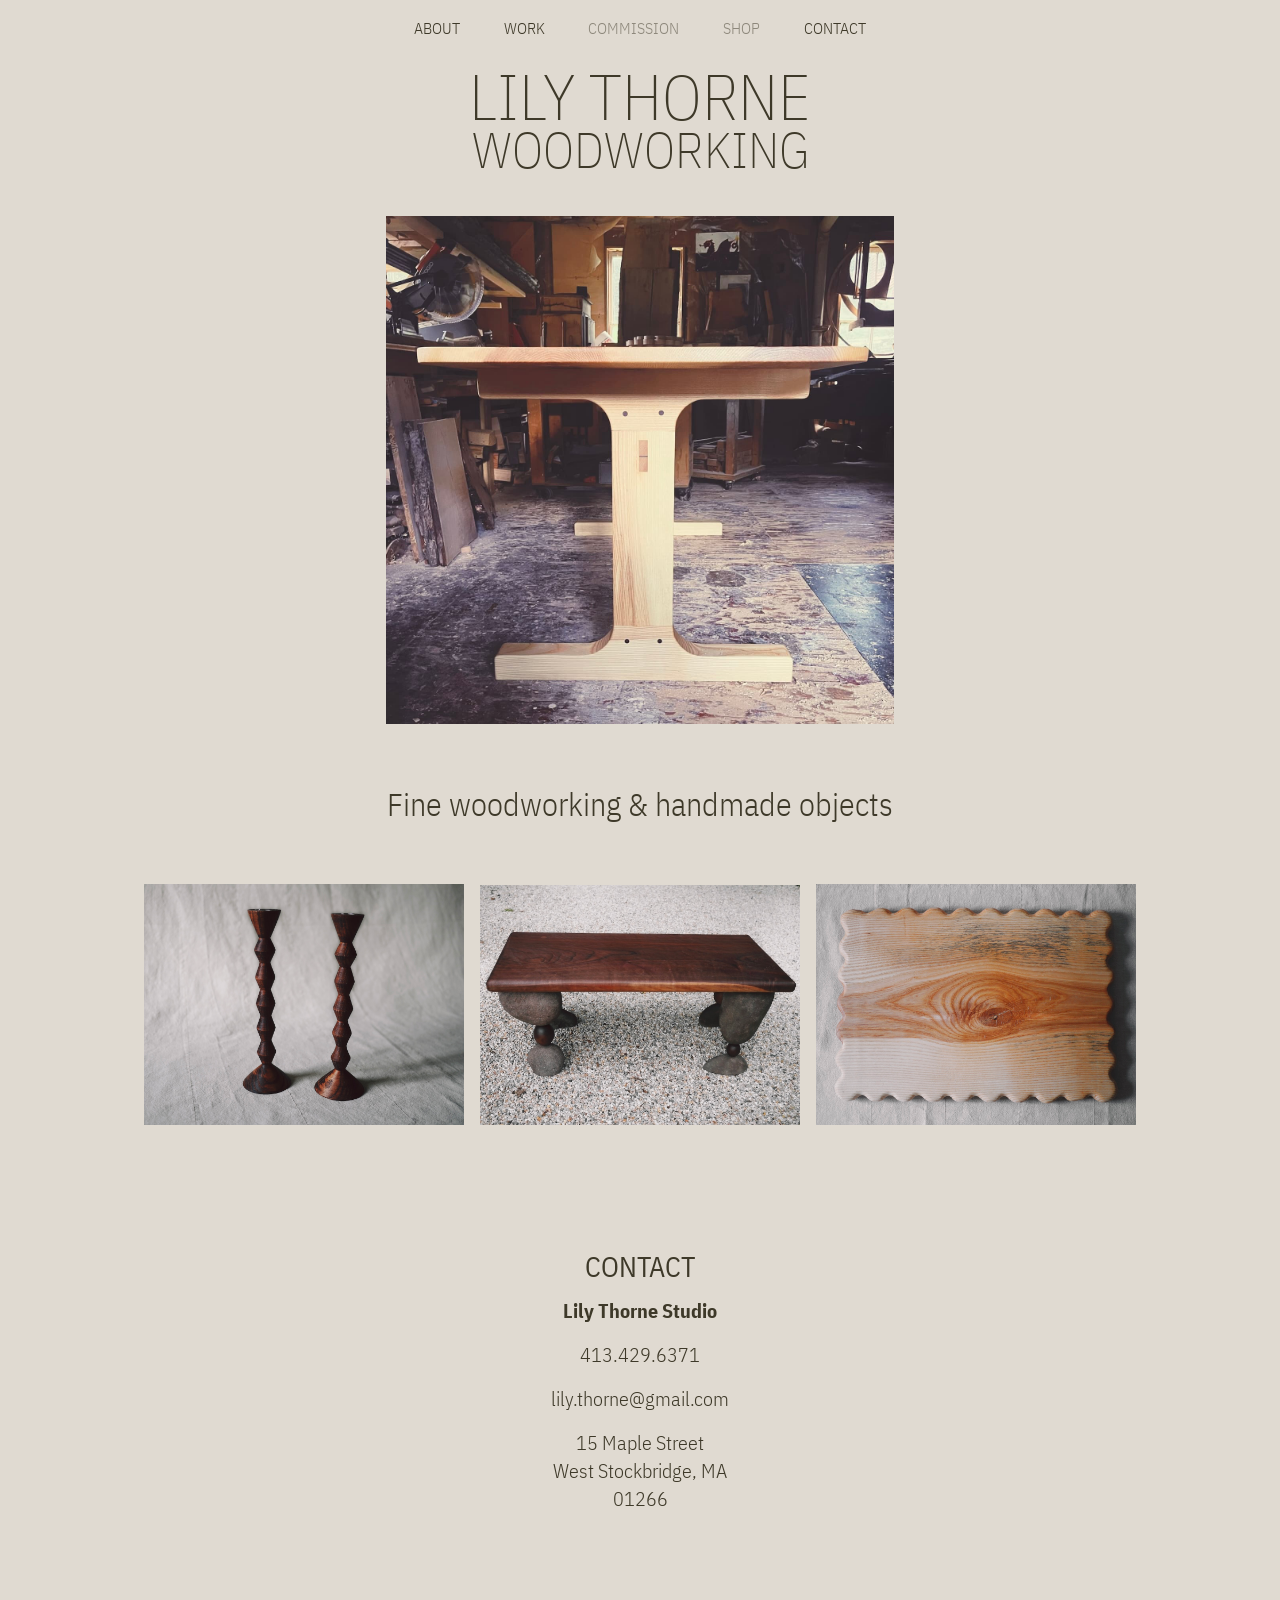
==== commit 44aaa7f3: "pub" ====
--- a/index.html
+++ b/index.html
@@ -3,7 +3,7 @@
 
 <head>
 	<title>Lily Thorne Studio</title>
-	<meta name="description" content="Woodworking and design studio in West Stockbridge, MA.">
+	<meta name="description" content="Fine woodworking and handmade objects from the Berkshires.">
 	<meta name="keywords" content="woodworking, design, furniture, custom, handmade, West Stockbridge, Massachusetts, Berkshire">
 	<meta name="author" content="Lily Thorne">
 	<meta charset="utf-8" />
@@ -23,8 +23,8 @@
 			<ul>
 				<li><a href="/about">About</a></li>
 				<li><a href="/work">Work</a></li>
-				<li><a href="/commission">Commission</a></li>
-				<li><a href="/shop">Shop</a></li>
+				<li><a class="disabled"  href="/commission">Commission</a></li>
+				<li><a class="disabled" href="/shop">Shop</a></li>
 				<li><a href="#contact">Contact</a></li>
 			</ul>
 		</nav>
@@ -33,8 +33,6 @@
 			<a href="/"><span>Lily Thorne</span> <br><span>Woodworking</span></a>
 		</h1>
 	</header>
-
-	<!-- <p>Lily Thorne is a woodworking artisan in West Stockbridge, MA.</p> -->
 
 	<section id="hero">
 		<img src="assets/hero.jpg" alt="a table in the workshop" />
--- a/style.css
+++ b/style.css
@@ -190,6 +190,10 @@
 	margin: 1rem auto;
 }
 
+p.no-margin-top {
+	margin-top: 0;
+}	
+
 header {
 	max-width: var(--col-width);
 	margin: 0 auto;
@@ -312,3 +316,28 @@
 		width: 50%;
 	}
 }
+
+/* about */
+.about #info {
+	display: flex;
+	margin-top: 4rem;
+	gap: 2rem;
+}
+
+.about #info img {
+	max-width: 280px;
+	filter: brightness(0);
+}
+
+.about #info div {
+}
+
+@media (max-width: 640px) {
+	.about #info {
+		flex-direction: column;
+		align-items: center;
+		text-align: center;
+	}
+
+	
+}
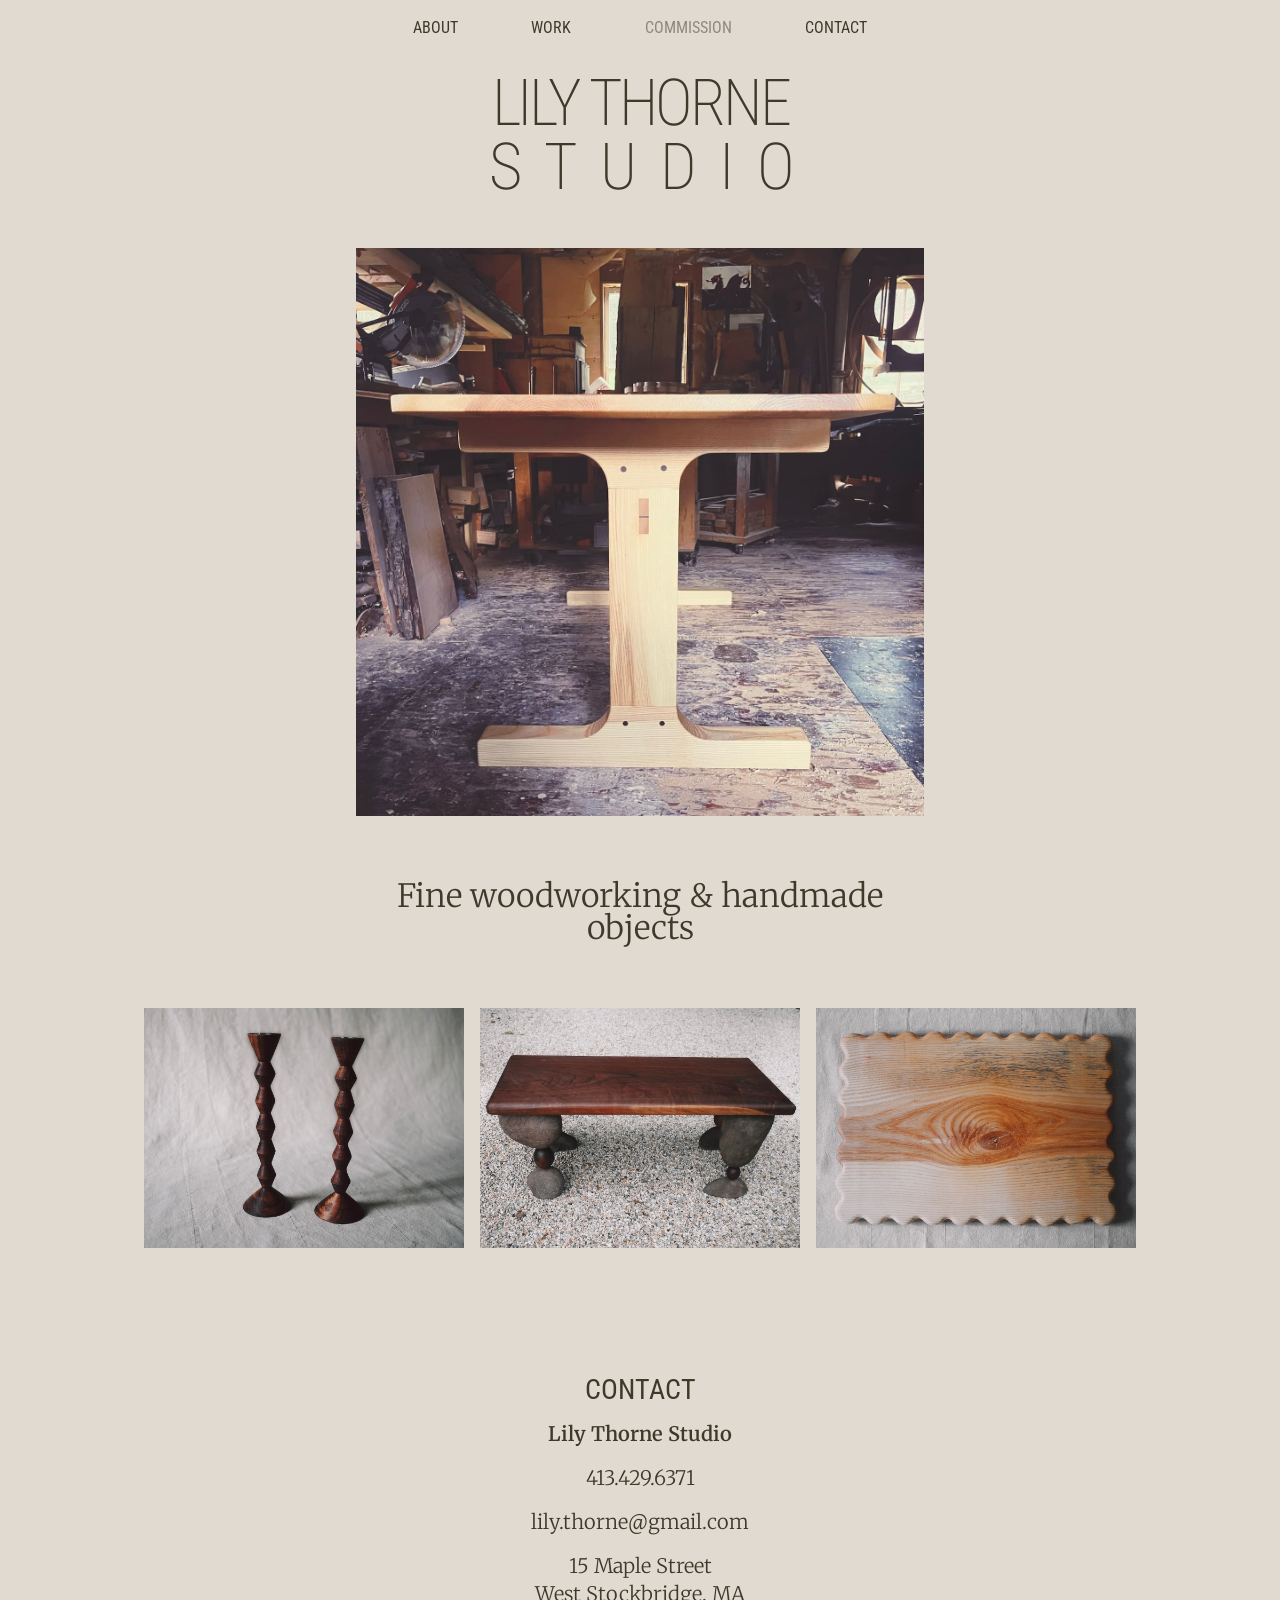
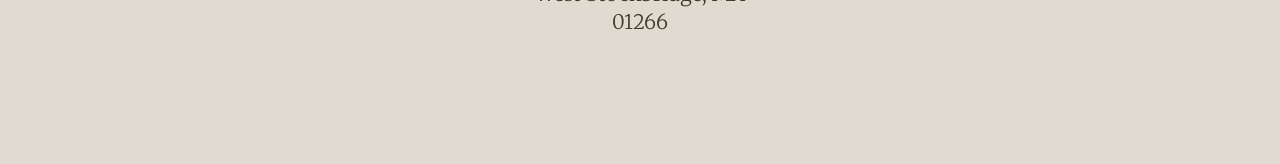
==== commit ef5f0233: "some updates" ====
--- a/index.html
+++ b/index.html
@@ -24,13 +24,12 @@
 				<li><a href="/about">About</a></li>
 				<li><a href="/work">Work</a></li>
 				<li><a class="disabled"  href="/commission">Commission</a></li>
-				<li><a class="disabled" href="/shop">Shop</a></li>
 				<li><a href="#contact">Contact</a></li>
 			</ul>
 		</nav>
 
 		<h1>
-			<a href="/"><span>Lily Thorne</span> <br><span>Woodworking</span></a>
+			<a href="/"><span>Lily Thorne</span> <br><span>Studio</span></a>
 		</h1>
 	</header>
 
--- a/font.css
+++ b/font.css
@@ -1,48 +1,46 @@
-/* ibm-plex-sans-condensed-200 - latin */
+/* roboto-condensed-200 - latin */
 @font-face {
   font-display: swap; /* Check https://developer.mozilla.org/en-US/docs/Web/CSS/@font-face/font-display for other options. */
-  font-family: 'IBM Plex Sans Condensed';
+  font-family: 'Roboto Condensed';
   font-style: normal;
   font-weight: 200;
-  src: url('assets/fonts/ibm-plex-sans-condensed-v14-latin-200.woff2') format('woff2'); /* Chrome 36+, Opera 23+, Firefox 39+, Safari 12+, iOS 10+ */
+  src: url('assets/fonts/roboto-condensed-v31-latin-200.woff2') format('woff2'); /* Chrome 36+, Opera 23+, Firefox 39+, Safari 12+, iOS 10+ */
 }
-/* ibm-plex-sans-condensed-300 - latin */
+
+/* roboto-condensed-regular - latin */
 @font-face {
   font-display: swap; /* Check https://developer.mozilla.org/en-US/docs/Web/CSS/@font-face/font-display for other options. */
-  font-family: 'IBM Plex Sans Condensed';
+  font-family: 'Roboto Condensed';
+  font-style: normal;
+  font-weight: 400;
+  src: url('assets/fonts/roboto-condensed-v31-latin-regular.woff2') format('woff2'); /* Chrome 36+, Opera 23+, Firefox 39+, Safari 12+, iOS 10+ */
+}
+
+
+
+/* merriweather-300 - latin */
+@font-face {
+  font-display: swap; /* Check https://developer.mozilla.org/en-US/docs/Web/CSS/@font-face/font-display for other options. */
+  font-family: 'Merriweather';
   font-style: normal;
   font-weight: 300;
-  src: url('assets/fonts/ibm-plex-sans-condensed-v14-latin-300.woff2') format('woff2'); /* Chrome 36+, Opera 23+, Firefox 39+, Safari 12+, iOS 10+ */
+  src: url('assets/fonts/merriweather-v33-latin-300.woff2') format('woff2'); /* Chrome 36+, Opera 23+, Firefox 39+, Safari 12+, iOS 10+ */
 }
-/* ibm-plex-sans-condensed-regular - latin */
+
+/* merriweather-regular - latin */
 @font-face {
   font-display: swap; /* Check https://developer.mozilla.org/en-US/docs/Web/CSS/@font-face/font-display for other options. */
-  font-family: 'IBM Plex Sans Condensed';
+  font-family: 'Merriweather';
   font-style: normal;
   font-weight: 400;
-  src: url('assets/fonts/ibm-plex-sans-condensed-v14-latin-regular.woff2') format('woff2'); /* Chrome 36+, Opera 23+, Firefox 39+, Safari 12+, iOS 10+ */
+  src: url('assets/fonts/merriweather-v33-latin-regular.woff2') format('woff2'); /* Chrome 36+, Opera 23+, Firefox 39+, Safari 12+, iOS 10+ */
 }
-/* ibm-plex-sans-condensed-500 - latin */
+
+/* merriweather-600 - latin */
 @font-face {
   font-display: swap; /* Check https://developer.mozilla.org/en-US/docs/Web/CSS/@font-face/font-display for other options. */
-  font-family: 'IBM Plex Sans Condensed';
-  font-style: normal;
-  font-weight: 500;
-  src: url('assets/fonts/ibm-plex-sans-condensed-v14-latin-500.woff2') format('woff2'); /* Chrome 36+, Opera 23+, Firefox 39+, Safari 12+, iOS 10+ */
-}
-/* ibm-plex-sans-condensed-600 - latin */
-@font-face {
-  font-display: swap; /* Check https://developer.mozilla.org/en-US/docs/Web/CSS/@font-face/font-display for other options. */
-  font-family: 'IBM Plex Sans Condensed';
+  font-family: 'Merriweather';
   font-style: normal;
   font-weight: 600;
-  src: url('assets/fonts/ibm-plex-sans-condensed-v14-latin-600.woff2') format('woff2'); /* Chrome 36+, Opera 23+, Firefox 39+, Safari 12+, iOS 10+ */
-}
-/* ibm-plex-sans-condensed-700 - latin */
-@font-face {
-  font-display: swap; /* Check https://developer.mozilla.org/en-US/docs/Web/CSS/@font-face/font-display for other options. */
-  font-family: 'IBM Plex Sans Condensed';
-  font-style: normal;
-  font-weight: 700;
-  src: url('assets/fonts/ibm-plex-sans-condensed-v14-latin-700.woff2') format('woff2'); /* Chrome 36+, Opera 23+, Firefox 39+, Safari 12+, iOS 10+ */
-}
+  src: url('assets/fonts/merriweather-v33-latin-600.woff2') format('woff2'); /* Chrome 36+, Opera 23+, Firefox 39+, Safari 12+, iOS 10+ */
+}
--- a/style.css
+++ b/style.css
@@ -1,13 +1,13 @@
 
 :root {
 	/* font */
-	--sans: "IBM Plex Sans Condensed", Iowan Old Style, Times New Roman, Times, serif;
+	--sans: "Roboto Condensed",  -apple-system, BlinkMacSystemFont, "Segoe UI", Roboto, Oxygen, Ubuntu, Cantarell, "Helvetica Neue", sans-serif;
 	
 	/* --serif: "Crimson Pro", Iowan Old Style, Times New Roman, Times, serif; */
-	--serif: "IBM Plex Serif", Iowan Old Style, Times New Roman, Times, serif;
+	--serif: "Merriweather",Iowan Old Style, Times New Roman, Times, serif;
 
 	/* --mono: "Courier Prime", Menlo, Consolas, Monaco, monospace; */
-	--mono: "IBM Plex Mono", Menlo, Consolas, Monaco, monospace;
+	--mono: Menlo, Consolas, Monaco, monospace;
 
 	/* z-index */
 	--z-bottom: -100;
@@ -21,7 +21,7 @@
 	--color-secondary: #2d6987;
 	--color-tertiary: #deae1f	;
 	--color-fg: #3e3929;
-	--col-width: 540px;
+	--col-width: 600px;
 	
 	/* "1" second duration */
 	--1s: 1ms;
@@ -114,7 +114,7 @@
 }
 
 body {
-	font-family: var(--sans);
+	font-family: var(--serif);
 	font-weight: 300;
 	background: var(--color-bg);
 	color: var(--color-fg);
@@ -133,21 +133,31 @@
 }
 
 h1 {
-	line-height: 0.75;
+	line-height: 1;
 	font-weight: 200;
 	margin: 1rem auto;
-	font-size: 28px;
-	background: var(--color-fg);
+	display: block;
+	padding: 1rem 0;
+	font-size: clamp(24px, 10vw, 64px);
+}
+
+h1 a {
+	color: var(--color-fg);
+}
+
+h1 span {
 	display: inline-block;
-	padding: 8px;
-}
+}
+
+h1 span:nth-of-type(1) {
+	letter-spacing: -0.05em;
+}
+
 
 h1 span:nth-of-type(2) {
-	font-size: 0.78em;
-}
-
-h1 a {
-	color: var(--color-bg);
+	letter-spacing: 0.35em;
+	text-indent: 0.4em;
+
 }
 
 h2 {
@@ -211,6 +221,12 @@
 
 nav li {
 	text-transform: uppercase;
+	font-family: var(--sans);
+	font-weight: 400;
+}
+
+nav li a {
+	text-decoration: none;
 }
 
 li .disabled {
@@ -219,23 +235,11 @@
 }
 
 a {
-	text-decoration: none;
 	color: var(--color-fg);
 }
 
 
 /* HOME */
-.home h1 {
-	font-size: clamp(24px, 10vw, 64px);
-	font-weight: 200;
-	padding: 1rem 0;
-	background: none;
-	display: block;
-}
-.home h1 a {
-	color: var(--color-fg);
-}
-
 
 .home #hero img {
 	margin: 2rem auto;
@@ -320,16 +324,12 @@
 /* about */
 .about #info {
 	display: flex;
-	margin-top: 4rem;
+	margin-top: 2rem;
 	gap: 2rem;
 }
 
 .about #info img {
-	max-width: 280px;
-	filter: brightness(0);
-}
-
-.about #info div {
+	width: calc(var(--col-width) / 2 - 2rem);
 }
 
 @media (max-width: 640px) {
